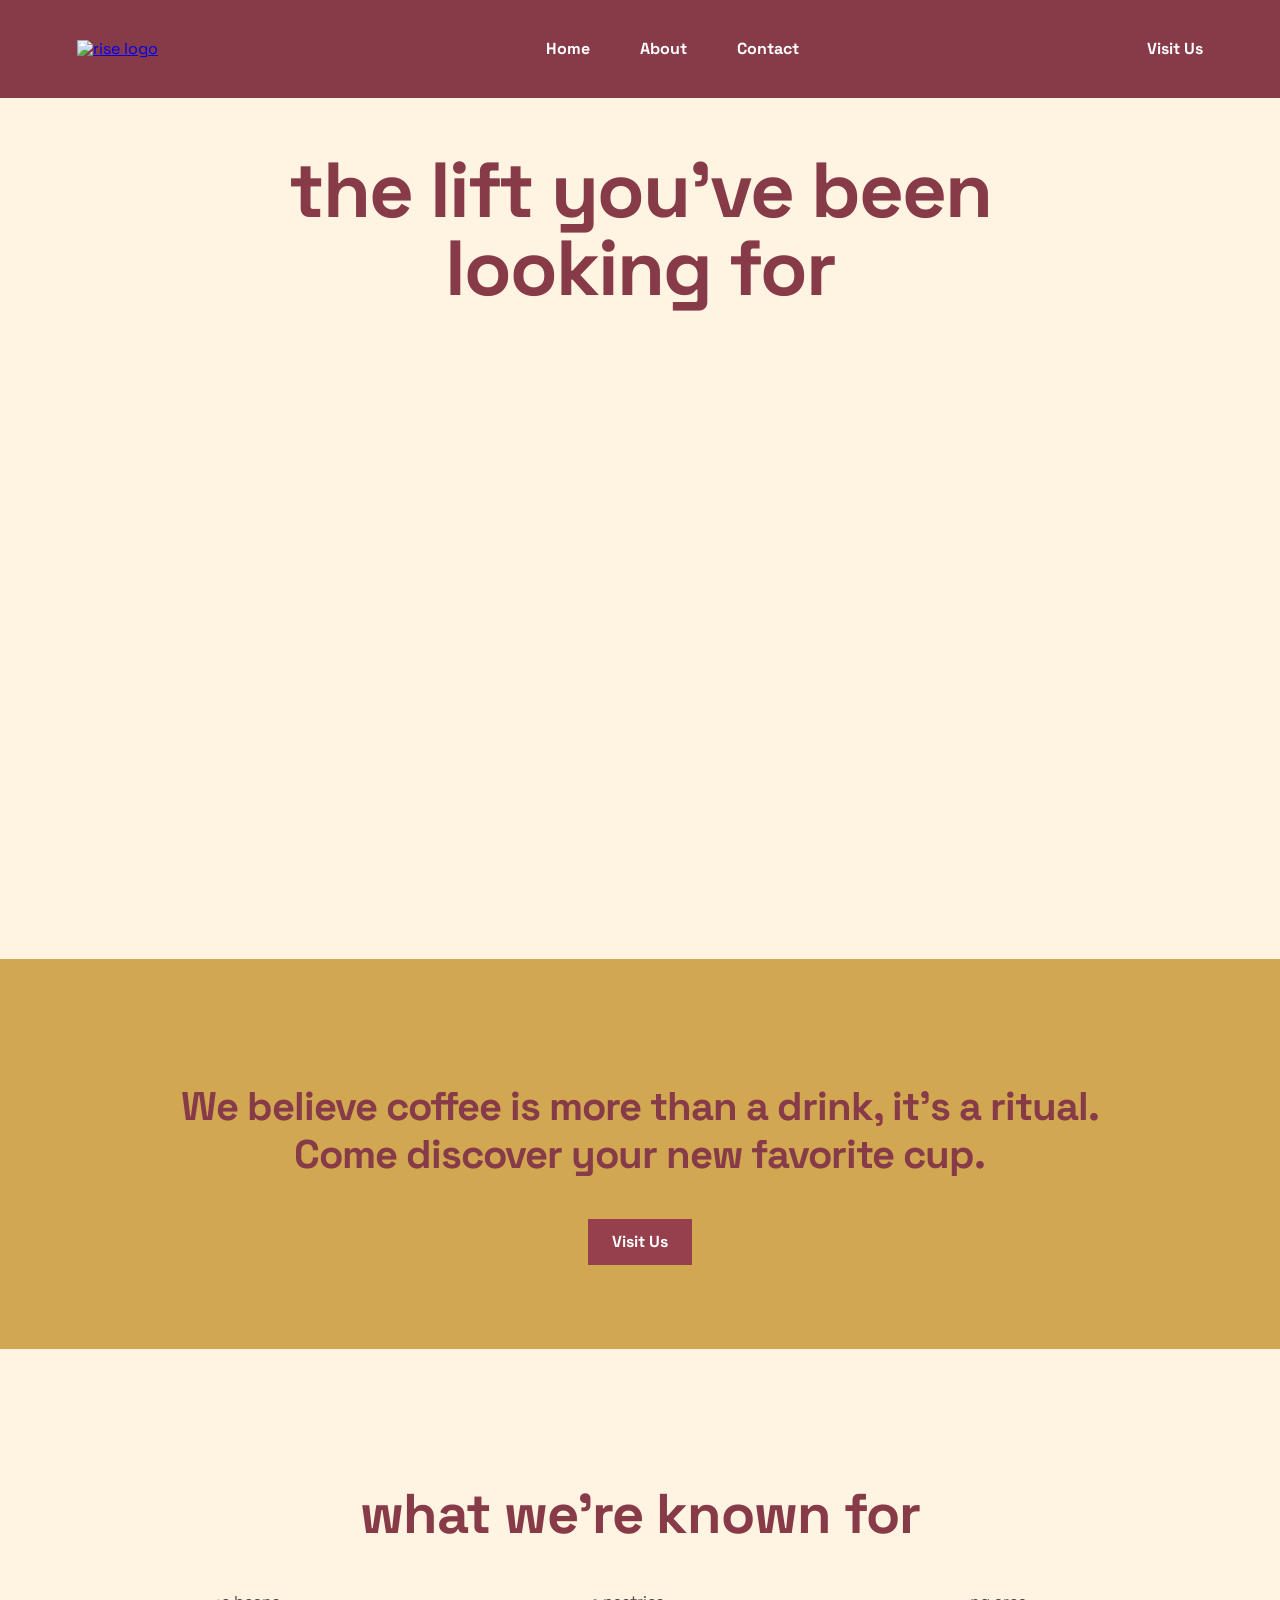
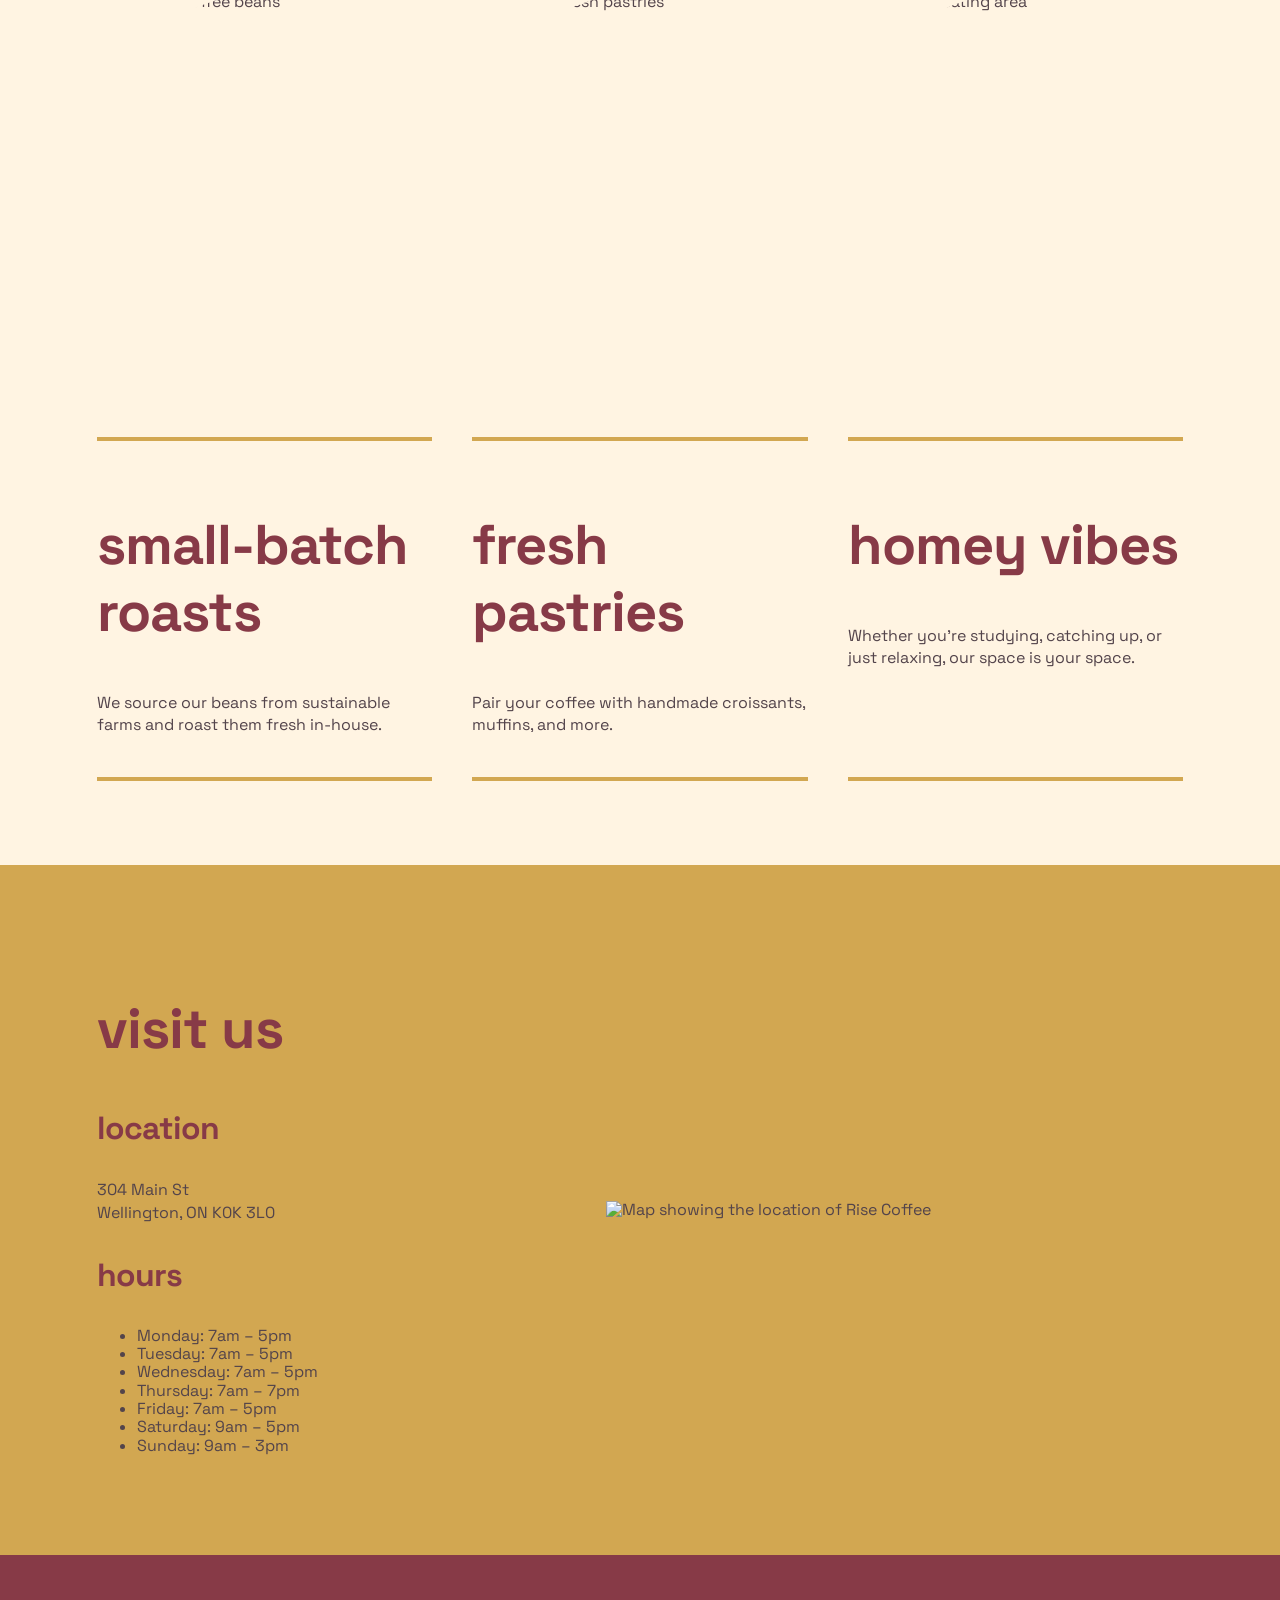
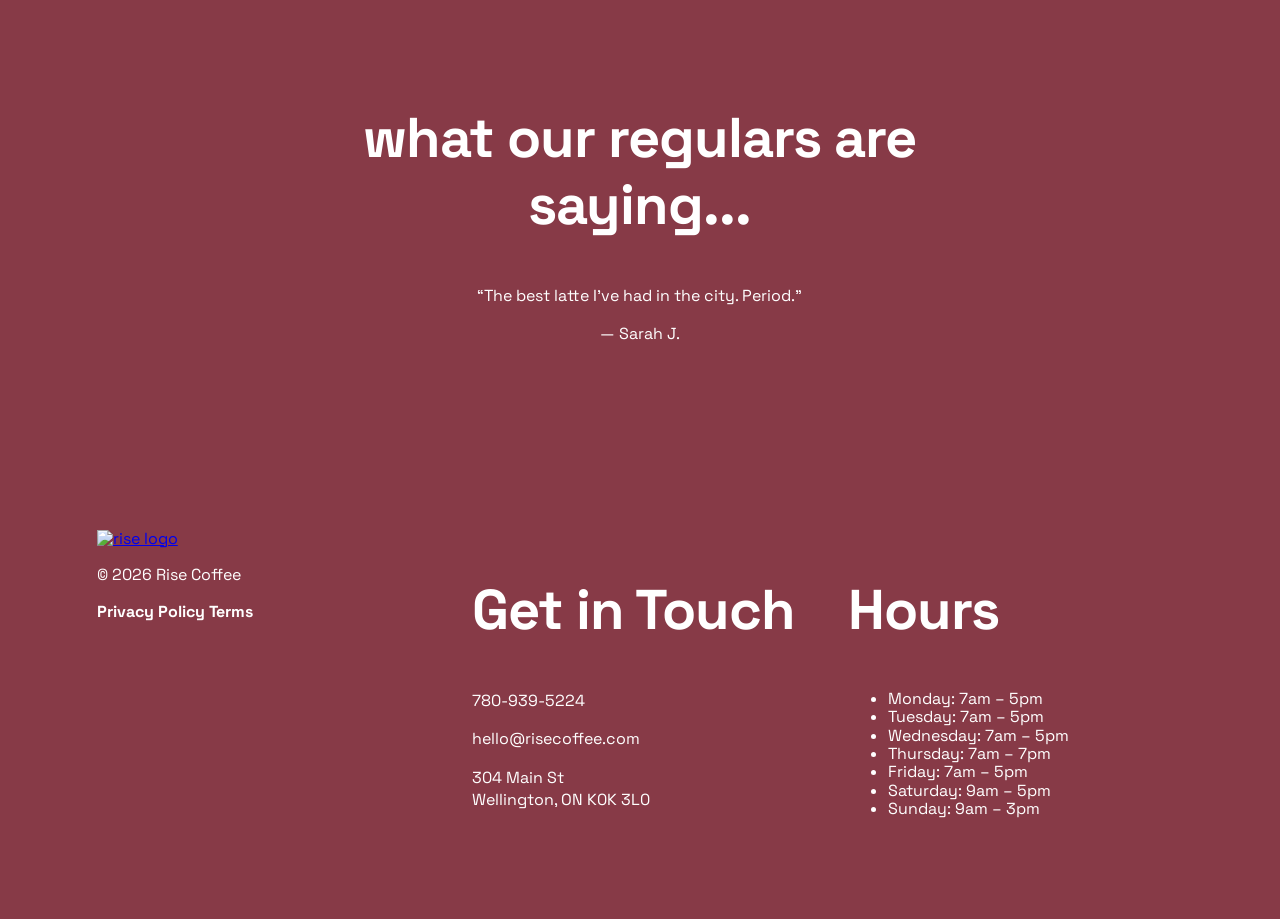
==== index.html @ d6e8d74e "rise coffe first upload" ====
<!DOCTYPE html>
<html>
<head><!-- The head is a container for information ABOUT the page.
           Nothing in here appears on the page. The browser reads it, the visitor never sees it. -->

	<!-- Which character set to use. Leave this out and apostrophes turn into garbage. -->
	<meta charset="utf-8">
	<!-- Tells a phone to use its real width instead of pretending to be a desktop. -->
	<meta name="viewport" content="width=device-width, initial-scale=1">
	<!-- The browser tab text, and what Google shows in search results. Not a heading on the page. -->
	<title>Rise Coffee</title>

	<!-- STYLES: normalize first, then layout, then style.
	     General to specific. When two rules clash, the later one wins. -->
	<link rel="stylesheet" href="normalize.css"> <!-- Irons out browser default settings. -->
	<link rel="stylesheet" href="layout.css"> <!-- This controls our structure and layout. -->
	<link rel="stylesheet" href="style.css"> <!-- This is where we style the elements of the page. -->

	<!-- FONTS -->
	<link rel="preconnect" href="https://fonts.googleapis.com">
	<link rel="preconnect" href="https://fonts.gstatic.com" crossorigin>
	<link href="https://fonts.googleapis.com/css2?family=Space+Grotesk:wght@300..700&display=swap" rel="stylesheet">

</head>

<body><!-- The body holds everything the visitor actually SEES. -->

	<!-- HEADER: the strip along the top. It is the same on every page of the site,
	     which is why it lives outside <main>. -->
	<header>
		<!-- LOGO -->
		<a href="index.html"><img src="images/rise-logo.svg" style="width:120px;" alt="rise logo"></a>

		<!-- NAVIGATION: a menu is a LIST of related links, so it is marked up as a ul with li inside.
		     CSS takes the bullets off, but underneath it stays a list, because that is what it is. -->
		<nav>
			<ul>
				<li><a class="nav-link" href="index.html">Home</a></li>
				<li><a class="nav-link" href="about.html">About</a></li>
				<li><a class="nav-link" href="contact.html">Contact</a></li>
			</ul>
		</nav>

		<!-- The # in this href jumps to the element with id="visit" further down THIS page,
		     instead of opening a different page. -->
		<a href="#visit" class="nav-link">Visit Us</a>
	</header>

	<!-- MAIN: everything between the header and the footer. This is the part that is
	     actually THIS page. One <main> per page. -->
	<main>

		<!-- SECTION: one horizontal band of the page. Look at the mockup: every time the background colour changes, a new section starts. This page has five.

		     From here on, every section has the same four levels:
		         section  →  container  →  row  →  col
		     The section is the band. The container holds the width. The row makes its
		     children sit side by side. The columns are the things sitting side by side. -->

		<!-- HERO SECTION: the first thing a visitor sees.
		     One wide column, centred. 8 out of 12, pushed to the middle by row-justify-center. -->
		<section class="">
			<div class="container-full">

				<div class="row row-justify-center">
					<!-- DIV: a plain box with no meaning. The class is what gives it a job. -->
					<div class="col col-lg-8 col-md-12 col-sm-12 text-center">
						<!-- h1 is the most important heading on the page. Only ever one per page. -->
						<h1>the lift you’ve been looking for</h1>
					</div>
				</div><!-- row ends -->

				<div class="row">
					<div class="col col-lg-12">
						<!-- img has no closing tag. An image is a thing, not a container, so there is nothing to wrap around and nothing to close.						     img-full makes it fill its column. Every image needs alt text. -->
						<div class="hero-img">	
							<!-- Remove because we will apply to the div as a background-img<img src="images/rise-coffee-1.jpg" class="img-full" alt="Coffee and pastries on a table">-->
							<img src="images/rise-icon-1.svg" class="hero-icon" alt="">

						</div>
					</div>
				</div><!-- row ends -->

			</div><!-- container ends -->
		</section>


		<!-- FAVOURITE CUP SECTION: gold band in the mockup.
		     Same shape as the hero. One wide centred column, this time 10 of 12. -->
		<section class="section-padding background-gold position-relative">
			<img src="images/gradient-1.png" class="gradient-1" alt="">
			<div class="container z-index-2">

				<div class="row row-justify-center">
					<div class="col col-lg-10 col-md-12 col-sm-12 text-center">
						<p class="paragraph-large">We believe coffee is more than a drink, it’s a ritual. Come discover your new favorite cup.</p>
						<a class="button-secondary" href="#visit">Visit Us</a>
					</div>
				</div><!-- row ends -->

			</div><!-- container ends -->
		</section>


		<!-- KNOWN FOR SECTION: the three cards.
		     Look at columns 1, 2 and 3 below. They are the SAME block written three times with different words. Write one, get it right, then copy it.

		     Two rows here: a full-width heading, then three equal columns.
		     Three columns of 4 add up to 12. They always add up to 12. -->
		<section class="section-padding">
			<div class="container">

				<!-- ROW -->
				<div class="row">
					<div class="col col-lg-12">
						<h2 class="text-center">what we’re known for</h2>
					</div>
				</div><!-- row ends -->

				<!-- ROW -->
				<div class="row">

					<!-- COLUMN 1 -->
					<div class="col col-lg-4 col-md-6 col-sm-12 ">
						<div class="card">
							<div class="card-img-wrap">
								<img src="images/rise-coffee-4.jpg" class="card-img" alt="Roasted coffee beans">
							</div>
							<div class="card-border">
								<h2>small-batch roasts</h2>
								<p>We source our beans from sustainable farms and roast them fresh in-house.</p>
							</div>
						</div>
					</div>

					<!-- COLUMN 2 -->
					<div class="col col-lg-4 col-md-6 col-sm-12">
						<div class="card">
							<div class="card-img-wrap">
								<img src="images/rise-coffee-5.jpg" class="card-img" alt="A tray of fresh pastries">
							</div>
							<div class="card-border">
								<h2>fresh pastries</h2>
								<p>Pair your coffee with handmade croissants, muffins, and more.</p>
							</div>
						</div>
					</div>

					<!-- COLUMN 3 -->
					<div class="col col-lg-4 col-md-6 col-sm-12">
						<div class="card">
							<div class="card-img-wrap">
								<img src="images/rise-coffee-2.jpg" class="card-img" alt="The cafe seating area">
							</div>
							<div class="card-border">
								<h2>homey vibes</h2>
								<p>Whether you’re studying, catching up, or just relaxing, our space is your space.</p>
							</div>
						</div>
					</div>

				</div><!-- row ends -->

			</div><!-- container ends -->
		</section>


		<!-- VISIT US SECTION. The id="visit" is what the Visit Us buttons jump to.
		     An id can only be used once per page. A class can be used as often as you like.

		     Two UNEQUAL columns this time: 5 and 7. Still adds up to 12.
		     row-align-center lines them up vertically in the middle of each other. -->
		<section id="visit" class="section-padding background-gold" >
			<div class="container">

				<!-- ROW -->
				<div class="row row-align-center">

					<!-- COLUMN 1: the details -->
					<div class="col col-lg-5 col-md-12 col-sm-12">
						<h2>visit us</h2>

						<h3>location</h3>
						<p>304 Main St<br>Wellington, ON  K0K 3L0</p>

						<!-- Opening hours are a list of related items, so: another ul.
						     Same two tags as the navigation, doing a completely different job. -->
						<h3>hours</h3>
						<ul>
							<li>Monday: 7am – 5pm</li>
							<li>Tuesday: 7am – 5pm</li>
							<li>Wednesday: 7am – 5pm</li>
							<li>Thursday: 7am – 7pm</li>
							<li>Friday: 7am – 5pm</li>
							<li>Saturday: 9am – 5pm</li>
							<li>Sunday: 9am – 3pm</li>
						</ul>
					</div>

					<!-- COLUMN 2: the map -->
					<div class="col col-lg-7 col-md-12 col-sm-12">
						<img src="images/map.png" class="img-full" alt="Map showing the location of Rise Coffee">
					</div>

				</div><!-- row ends -->

			</div><!-- container ends -->
		</section>


		<!-- TESTIMONIALS SECTION: maroon band in the mockup.
		     text-white goes on EACH element that needs it, not on the section.
		     A colour inherited from a parent loses to a rule that targets the element directly, and h2 already has a colour of its own. -->
		<section class="section-padding background-maroon">
			<div class="container">

				<!-- ROW -->
				<div class="row row-justify-center">
					<div class="col col-lg-8 col-md-12 col-sm-12 text-center">
						<!-- Decorative image, so alt is empty. A screen reader skips it. -->
						<img src="images/rise-icon-2.svg" style="width: 100px" alt="">
						<h2 class="text-white">what our regulars are saying...</h2>
						<p class="text-white">“The best latte I’ve had in the city. Period.”</p>
						<p class="text-white">— Sarah J.</p>
					</div>
				</div><!-- row ends -->

			</div><!-- container ends -->
		</section>

	</main>


	<!-- FOOTER: three equal columns. Same shape as the known for section,
	     4 + 4 + 4 = 12. The footer sits outside <main> because it repeats
	     on every page, exactly like the header. -->
	<footer class="section-padding background-maroon">
		<div class="container">

			<!-- ROW -->
			<div class="row">

				<!-- COLUMN 1 -->
				<div class="col col-lg-4 col-md-6 col-sm-12">
					<a href="index.html"><img src="images/rise-logo.svg" style="width:120px;" alt="rise logo"></a>
					<p class="text-white">© 2026 Rise Coffee</p>
					<a href="#" class="nav-link">Privacy Policy</a>
					<a href="#" class="nav-link">Terms</a>
				</div>

				<!-- COLUMN 2 -->
				<div class="col col-lg-4 col-md-6 col-sm-12">
					<h2 class="text-white">Get in Touch</h2>
					<p class="text-white">780-939-5224</p>
					<p class="text-white">hello@risecoffee.com</p>
					<p class="text-white">304 Main St<br>Wellington, ON  K0K 3L0</p>
				</div>

				<!-- COLUMN 3 -->
				<div class="col col-lg-4 col-md-6 col-sm-12">
					<h2 class="text-white">Hours</h2>
					<ul>
						<li class="text-white">Monday: 7am – 5pm</li>
						<li class="text-white">Tuesday: 7am – 5pm</li>
						<li class="text-white">Wednesday: 7am – 5pm</li>
						<li class="text-white">Thursday: 7am – 7pm</li>
						<li class="text-white">Friday: 7am – 5pm</li>
						<li class="text-white">Saturday: 9am – 5pm</li>
						<li class="text-white">Sunday: 9am – 3pm</li>
					</ul>
				</div>

			</div><!-- row ends -->

		</div><!-- container ends -->
	</footer>

</body>
</html>
---- layout.css ----
/* CONTAINER */
.container {
	display: block;
	width: 88%;
	max-width: 1400px;
	margin: 0 auto;


}

.container-full{
	display:block;
	width: 100%;
	overflow: hidden;
}


/* ROW */

.row{

	display:flex;
	flex-wrap: wrap;
	align-items: stretch;
	margin: 0px-20px;
	
}

.row-justify-end {justify-content: flex-end;}
.row-justify-center {justify-content: center;}
.row-justify-between {justify-content: space-between;}

.row-align-end {align-items: flex-end;}
.row-align-center {align-items: center;}


/* COLUMNS */

.col{
	flex-grow: 1;
	flex-shrink: 1;
	flex-basis: 0%;
	padding: 0px 20px;
	 
}

.col-lg-1 {max-width: 8.33%;}
.col-lg-2 {max-width: 16.67%;}
.col-lg-3 {max-width: 25%;}
.col-lg-4 {max-width: 33.33%;}
.col-lg-5 {max-width: 41.67%;}
.col-lg-6 {max-width: 50%;}
.col-lg-7 {max-width: 58.33%;}
.col-lg-8 {max-width: 66.67%;}
.col-lg-9 {max-width: 75%;}
.col-lg-10 {max-width: 83.33%;}
.col-lg-11 {max-width: 91.67%;}
.col-lg-12 {max-width: 100%;}

/* UTILITIES */

.section-padding {padding: 84px 0px;}
.text-center {text-align: center;}
.text-right {text-align: right;}
.img-full {display: block; width: 100%;}





/* ============================================
   TABLET   481 to 768
   ============================================ */

@media screen and (max-width: 768px) and (min-width: 481px) {

	.col-md-1  { flex-basis: 8.33%;   max-width: 8.33%; }
	.col-md-2  { flex-basis: 16.67%;  max-width: 16.67%; }
	.col-md-3  { flex-basis: 25.00%;  max-width: 25.00%; }
	.col-md-4  { flex-basis: 33.33%;  max-width: 33.33%; }
	.col-md-5  { flex-basis: 41.67%;  max-width: 41.67%; }
	.col-md-6  { flex-basis: 50.00%;  max-width: 50.00%; }
	.col-md-7  { flex-basis: 58.33%;  max-width: 58.33%; }
	.col-md-8  { flex-basis: 66.67%;  max-width: 66.67%; }
	.col-md-9  { flex-basis: 75.00%;  max-width: 75.00%; }
	.col-md-10 { flex-basis: 83.33%;  max-width: 83.33%; }
	.col-md-11 { flex-basis: 91.67%;  max-width: 91.67%; }
	.col-md-12 { flex-basis: 100%;    max-width: 100%; }

}

/* ============================================
   SMARTPHONE   480 and below
   Written after the tablet block, so it wins.
   ============================================ */

@media screen and (max-width: 480px) {

	.col-sm-1  { flex-basis: 8.33%;   max-width: 8.33%; }
	.col-sm-2  { flex-basis: 16.67%;  max-width: 16.67%; }
	.col-sm-3  { flex-basis: 25.00%;  max-width: 25.00%; }
	.col-sm-4  { flex-basis: 33.33%;  max-width: 33.33%; }
	.col-sm-5  { flex-basis: 41.67%;  max-width: 41.67%; }
	.col-sm-6  { flex-basis: 50.00%;  max-width: 50.00%; }
	.col-sm-7  { flex-basis: 58.33%;  max-width: 58.33%; }
	.col-sm-8  { flex-basis: 66.67%;  max-width: 66.67%; }
	.col-sm-9  { flex-basis: 75.00%;  max-width: 75.00%; }
	.col-sm-10 { flex-basis: 83.33%;  max-width: 83.33%; }
	.col-sm-11 { flex-basis: 91.67%;  max-width: 91.67%; }
	.col-sm-12 { flex-basis: 100%;    max-width: 100%; }

}
---- style.css ----
#/* GLOBAL STYLES */
html {box-sizing:border-box; }
*,*:before, *:after { box-sizing: inherit; }

body { 
  font-family:"Space Grotesk", sans-serif; 
  color: #53444B;
  background-color: #FFF4E2;

   }

header { 
   background-color: #873A47; 
   padding: 24px 6%;
    display: flex;
    align-items: center;
    justify-content: space-between;

}

.logo { width: 168px; }

/* HAMBURGER */

.hamburger {
  display: none;
  width: 32px;
  height: 24px;
  flex-direction: column;
  justify-content: space-between;
}

.hamburger-bar {
  width: 100%;
  height: 4px;
  background-color: #ffffff;
  border-radius: 2px;
}

/* BACKGROUNDS */

.background-gold { background-color: #D2A751; }
.background-maroon{ background-color:#873A47; }
.text-white {color: white;}


/* FONTS */

h1 {
  font-size: 78px; 
  line-height:100%; 
  font-weight:700; 
  letter-spacing: -2px; 
  color: #873A47;
}
h2 {
  font-size: 56px; 
  line-height:120%; 
  font-weight:700; 
  letter-spacing: -1px; 
  color: #873A47;
}
h3 {
  font-size: 32px; 
  line-height:120%; 
  font-weight:700; 
  letter-spacing: -1px; 
  color: #873A47;
}
p {
  font-size: 16px ;
  line-height:140%; 
  font-weight:400; 
  color: #53444B;

}



nav li { list-style:none; padding-left:0; } /* this is targeting th list items in the nav */
nav ul {
  display: flex;
  justify-content: center;
  gap: 50px;
}

.nav-link {
  color: #ffffff;
  text-decoration: none;
  font-weight: bold;
}
.paragraph-large { 
  font-size:40px;
  line-height:120%; 
  font-weight:700; 
  letter-spacing: -1px;
  color: #873A47;
 
}



/* ABOUT PAGE */

.background-maroon {
  background-color: #873A47;
}#

.text-center {
  text-align: center;
}

.text-light {
  color: #ffffff;
}


/* IMAGES */

.site-logo {
  width: 168px;
  height: auto;
}

.photo-full {
  width: 100%;
  height: auto;
}

.photo {
  width: 100%;
  height: auto;
}

.value-icon {
  width: 80px;
  height: auto;
}

.quote-icon {
  width: 100px;
  height: auto;
}

.events-img-wrap {
  width: 100%;
  aspect-ratio: 4/5;
  border-radius: 300px 300px 0 0;
  overflow: hidden;
}

.events-img {
  width: 100%;
  height: 100%;
  object-fit: cover;
}

.cafe-img-wrap {
  width: 100%;
  aspect-ratio: 4/5;
  border-radius: 300px 300px 0 0;
  overflow: hidden;
}

.cafe-img {
  width: 100%;
  height: 100%;
  object-fit: cover;
}

/* ABOUT HERO IMAGE */

.about-hero-container {
  width: 100%;
}

.about-hero-wrap {
  position: relative;
}

.about-hero-image {
  width: 100%;
  aspect-ratio: 2 / 1;
  overflow: hidden;
  position: relative;
}

.about-hero-photo {
  width: 100%;
  height: 100%;
  object-fit: cover;
}

.about-hero-icon {
  position: absolute;
  width: 16%;
  left: -7%;
  bottom: -8%;
  z-index: 2;
}

.story-img-wrap {
  width: 100%;
  aspect-ratio: 4/5;
  border-radius: 200px 200px 0px 0px;
  overflow: hidden;
}

.story-img {
  width: 100%;
  height: 100%;
  object-fit: cover;
}

/* VALUES */

.value-block {
  margin: 40px 0;
  padding: 0 20px 20px;
  border-bottom: 3px solid #D2A751;
}

.value-icon {
  width: 80px;
  height: 80px;
  object-fit: contain;
  margin-bottom: 16px;
}
.value-block h3 {
  margin: 8px 0;
}

.value-block p {
  margin: 0;
}


/* TESTIMONIAL */

.quote {
  font-size: 32px;
  line-height: 120%;
}

.attribution {
  font-size: 12px;
  line-height: 140%;
  font-weight: 700;

  }


  /* LINKS */

.button {
  background-color: #873A47;
  color: #ffffff;
  text-decoration: none;
  padding: 12px 20px;
}

.button:hover {
  background-color: #D2A751;
}

.button-gold {
  background-color: #D2A751;
  color: #ffffff;
  text-decoration: none;
  padding: 12px 20px;
}

/* STYLED BUTTONS */

.button {
  display: inline-block;
  color: #ffffff;
  padding: 10px 18px;
  background-color: #D2A751;
  text-decoration: none;
  font-weight: 700;
}



.button:hover{
background-color: #E6C27A;
}

.button-secondary{
  display: inline-block;
  color: white;
  padding: 10px 18px;
  background-color: #873A47;
  text-decoration: none;
  font-weight: bold;
}

.button-secondary:hover{
background-color: #4A0E30;
}


/* FOOTER */

footer {
  background-color: #4A0E30;
}

.footer-link {
  color: #ffffff;
  text-decoration: none;
}

.footer-legal {
  margin-top: 80px;
}

.footer-legal a {
  margin-left: 12px;
}


/* IMAGES */

.card-img-wrap {
  width:100%;
  aspect-ratio: 4/5;
  border-radius: 200px 200px 0px 0px;
  overflow:hidden;
} 

.card-img {
  width:100%;
  height:100%;
  object-fit: cover;
}

.hero-img{
  position:relative;
  background-image: url(images/rise-coffee-1.jpg);
  backgroung-size: cover;
  background-repeat: no-repeat;
  height: 600px;
}
.hero-icon{
  position:absolute;
  width:20%;
  top: -35%;
  right: -15%;
  transform:rotate(-12deg);
}

.gradient-1{
  width: 100%;
  position: absolute;
  bottom: 0; left: 0;
  z-index: 1;
}

.z-index-2{
  position: relative;
  z-index: 2;
}

.position-relative{
  position: relative;
  overflow: hidden;
}

/*GENERAL*/

 .card{
  display: flex;
  flex-direction: column;
  height: 100%;
  gap: 24px;
 }

.card-border{
  border-top: solid 4px #D2A751;
  border-bottom: solid 4px #D2A751;
  padding: 24px 0;
  flex-grow: 1;
}


/* CONTACT PAGE */


/* CONTACT SECTION */

.contact-section h1 {
  margin-top: 0;
  margin-bottom: 64px;
}


/* CONTACT CONTENT - FLEXBOX */

.contact-layout {
  display: flex;
  gap: 80px;
  align-items: flex-start;
}

.contact-info {
  flex: 1;
}

.contact-form-wrap {
  flex: 2;
}


/* CONTACT INFORMATION */

.contact-info h3 {
  margin-top: 0;
  margin-bottom: 8px;
}

.contact-info p {
  margin-top: 0;
  margin-bottom: 32px;
}

.hours-list {
  list-style: none;
  padding-left: 0;
  margin: 0;
}


/* CONTACT FORM */

.contact-form-wrap h3 {
  margin-top: 0;
}


/* FORM GRID */

.contact-form {
  display: grid;
  grid-template-columns: repeat(2, 1fr);
  gap: 20px;
}


/* FORM FIELD */

.form-field {
  display: flex;
  flex-direction: column;
}

.form-field label {
  font-size: 12px;
  margin-bottom: 6px;
}

.form-field input,
.form-field textarea {
  width: 100%;
  border: none;
  padding: 8px;
  background-color: white;
  font-family: "Space Grotesk", sans-serif;
}

/* MESSAGE FIELD */

.form-field textarea {
  height: 150px;
}

.form-message {
  grid-column: span 2;
}


/* CONTACT MAP */

.contact-map-wrap {
  height: 500px;
  overflow: hidden;
}

.contact-map {
  width: 100%;
  height: 100%;
  object-fit: cover;
}

.contact-form-wrap {
  max-width: 700px;
}

.contact-info .hours-list {
  color: #53444B;
}

.quote {
  font-style: italic;
}

/* TABLET */

@media screen and (max-width: 768px) and (min-width: 481px) {

  nav {
    display: none;
  }

  .nav-visit {
    display: none;
  }

  .hamburger {
    display: flex;
  }

  h1 {
    font-size: 56px;
  }

  h2 {
    font-size: 40px;
  }

  h3 {
    font-size: 28px;
  }

  .paragraph-large {
    font-size: 30px;
  }

  .section-padding {
    padding: 56px 0;
  }

  .story-img-wrap {
  margin-top: 32px;
}

.events-img-wrap {
  margin-bottom: 32px;
}

.cafe-img-wrap {
  margin-top: 32px;
}

.contact-layout {
  flex-direction: column;
  gap: 40px;
}

.contact-info {
  width: 100%;
}

.contact-form-wrap {
  width: 100%;
  max-width: 100%;
}

.contact-map-wrap {
  height: 400px;
}

.value-block {
  max-width: 320px;
  margin: 24px auto;
}

.footer-logo-column {
  display: none;
}

.footer-legal-column {
  margin-top: 32px;
}

.footer-contact {
  margin-bottom: 40px;
}

.footer-hours {
  margin-bottom: 32px;
}

.footer-legal-column {
  margin-top: 0;
}

.footer-contact,
.footer-hours {
  margin-bottom: 32px;
}

.footer-contact h3,
.footer-hours h3 {
  margin-bottom: 20px;
}

.footer-legal-column {
  margin-top: 8px;
}

}

/* SMARTPHONE */

@media screen and (max-width: 480px) {

  header {
    padding: 16px 6%;
  }

  .site-logo {
    width: 104px;
  }

  nav {
    display: none;
  }

  .nav-visit {
    display: none;
  }

  .hamburger {
    display: flex;
  }

  h1 {
    font-size: 40px;
  }

  h2 {
    font-size: 32px;
  }

  h3 {
    font-size: 24px;
  }

  .paragraph-large {
    font-size: 24px;
  }

  .section-padding {
    padding: 40px 0;
  }

  .story-img-wrap {
  margin-top: 24px;
}

.value-block {
  margin: 24px auto;
}

.events-img-wrap {
  margin-bottom: 24px;
}

.cafe-img-wrap {
  margin-top: 24px;
}

.quote-icon {
  width: 80px;
}

.contact-form {
  grid-template-columns: 1fr;
}

.form-message {
  grid-column: span 1;
}



.contact-map-wrap {
  height: 300px;
}

.contact-section h1 {
  margin-bottom: 40px;
}

.contact-layout {
  gap: 40px;
}

.contact-form-wrap {
  width: 100%;
  max-width: 100%;
}

.quote-icon {
  width: 80px;
}

.value-block {
  max-width: 320px;
  margin: 24px auto;
}

.footer-logo-column {
  display: none;
}

.footer-legal-column {
  margin-top: 16px;
  margin-bottom: 0;
}

footer .footer-legal-column {
  margin-bottom: 0;
}

footer {
  padding-top: 48px;
  padding-bottom: 32px;
}

.footer-contact {
  margin-bottom: 40px;
}

.footer-hours {
  margin-bottom: 40px;
}

.footer-contact h3,
.footer-hours h3 {
  margin-bottom: 20px;
}

.footer-contact p {
  margin-bottom: 10px;
}

.footer-legal-column {
  margin-top: 0;
  margin-bottom: 0;
}

.footer-legal {
  margin: 0;
}

footer {
  padding-top: 48px;
  padding-bottom: 28px;
}

footer .container {
  width: 100%;
}

footer .row {
  margin: 0;
}

footer .col {
  padding-left: 20px;
  padding-right: 20px;
}

.footer-contact {
  margin-bottom: 42px;
}

.footer-hours {
  margin-bottom: 36px;
}

.footer-contact h3,
.footer-hours h3 {
  margin-bottom: 18px;
}

.hours-list li {
  margin-bottom: 4px;
}

.footer-legal-column {
  margin-top: 0;
  margin-bottom: 0;
}

.footer-legal {
  margin: 0;
  line-height: 1.4;
}

.form-submit {
  grid-column: span 1;
}


}











.footer-legal-column {
  margin-top: 40px;
}

.footer-legal {
  margin: 0;
}

.footer-link {
  margin-left: 12px;
}


.footer-contact p {
  margin: 0 0 12px 0;
}

.hours-list {
  list-style: none;
  padding: 0;
  margin: 0;
}

.footer-contact h3,
.footer-hours h3 {
  margin-top: 0;
  margin-bottom: 24px;
}

.footer-legal {
  margin: 0;
}


.footer-contact,
.footer-hours,
.footer-legal-column {
  text-align: left;
}

.footer-contact h3,
.footer-hours h3 {
  margin-top: 0;
  margin-bottom: 20px;
}

.footer-contact p {
  margin: 0 0 10px 0;
  line-height: 1.4;
}

.hours-list {
  list-style: none;
  padding: 0;
  margin: 0;
}

.hours-list li {
  margin: 0 0 5px 0;
  line-height: 1.35;
}

.footer-legal-column {
  flex-basis: 100%;
  max-width: 100%;
  margin-top: 40px;
}

.footer-legal {
  margin: 0;
  text-align: left;
}

.form-submit {
  grid-column: span 2;
}

.button-secondary {
  background-color: #963f4d;
  color: #ffffff;
  padding: 14px 24px;
  border: none;
  text-decoration: none;
}
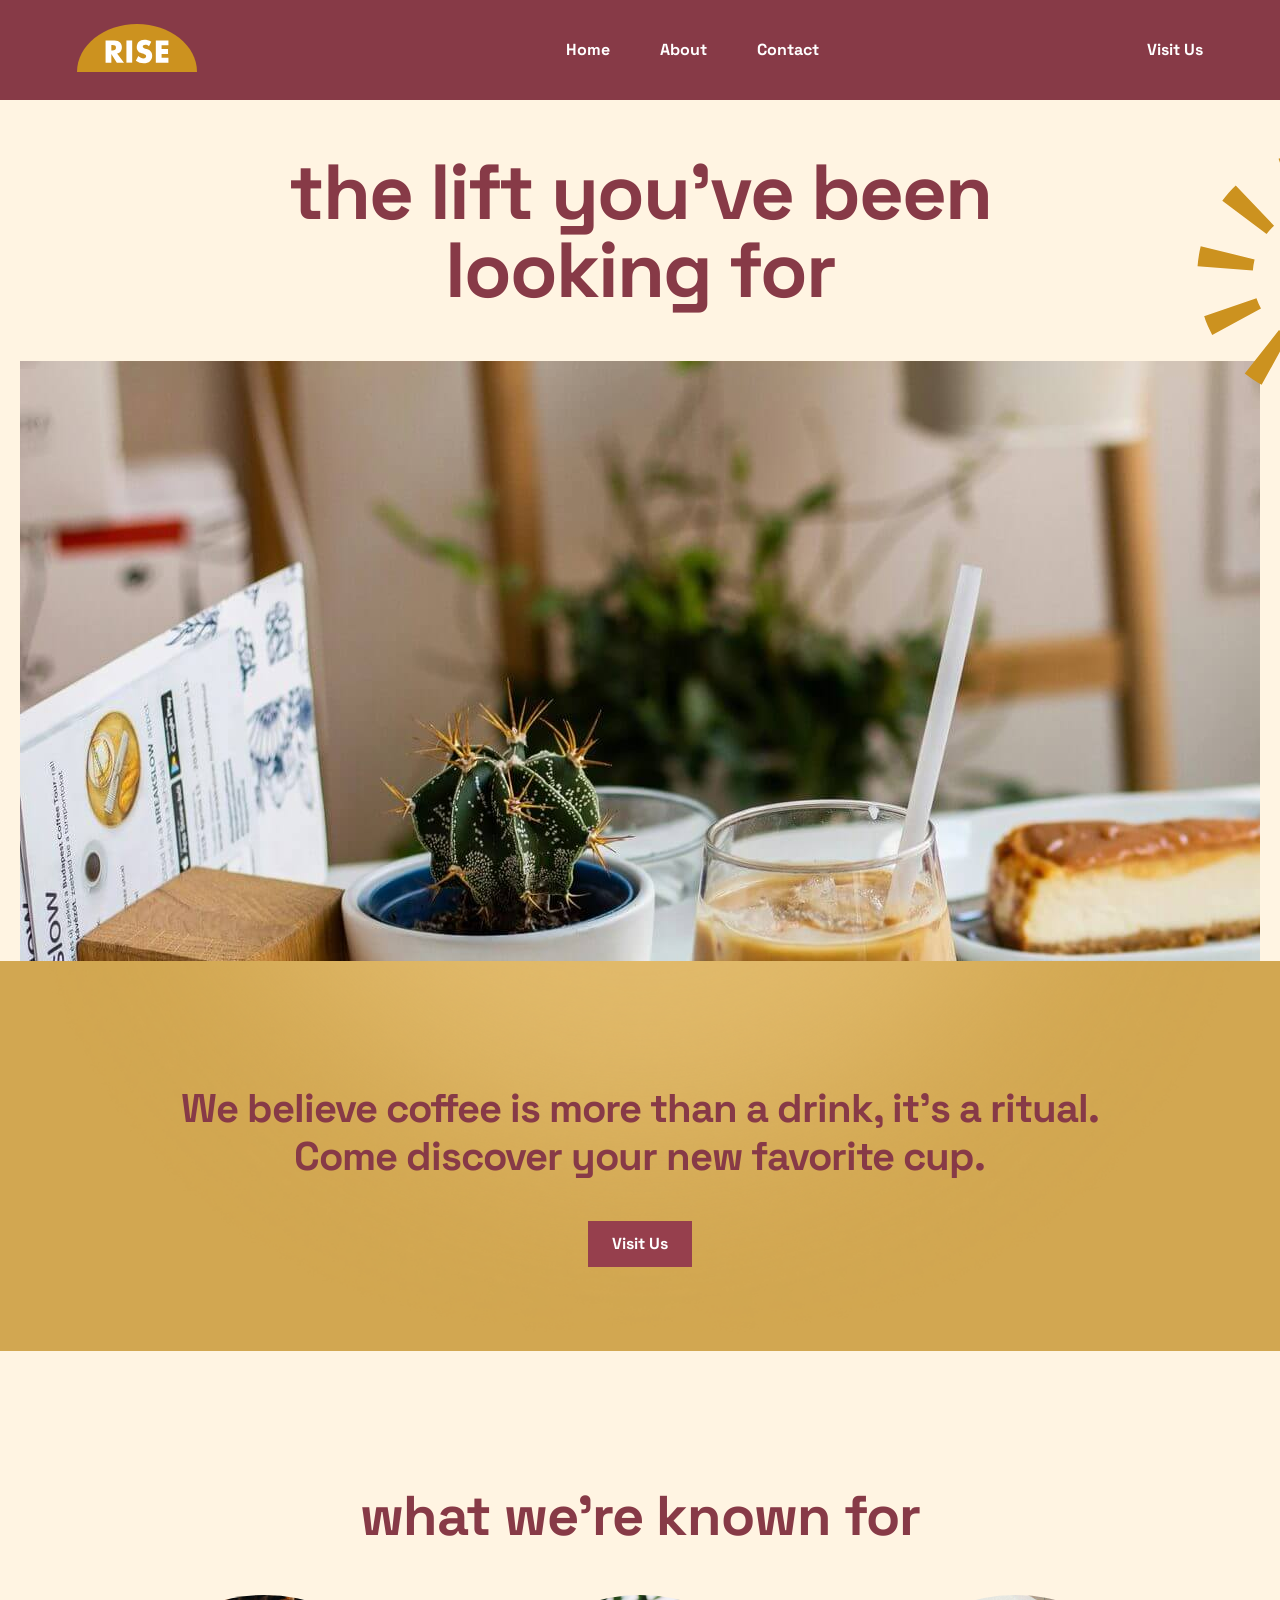
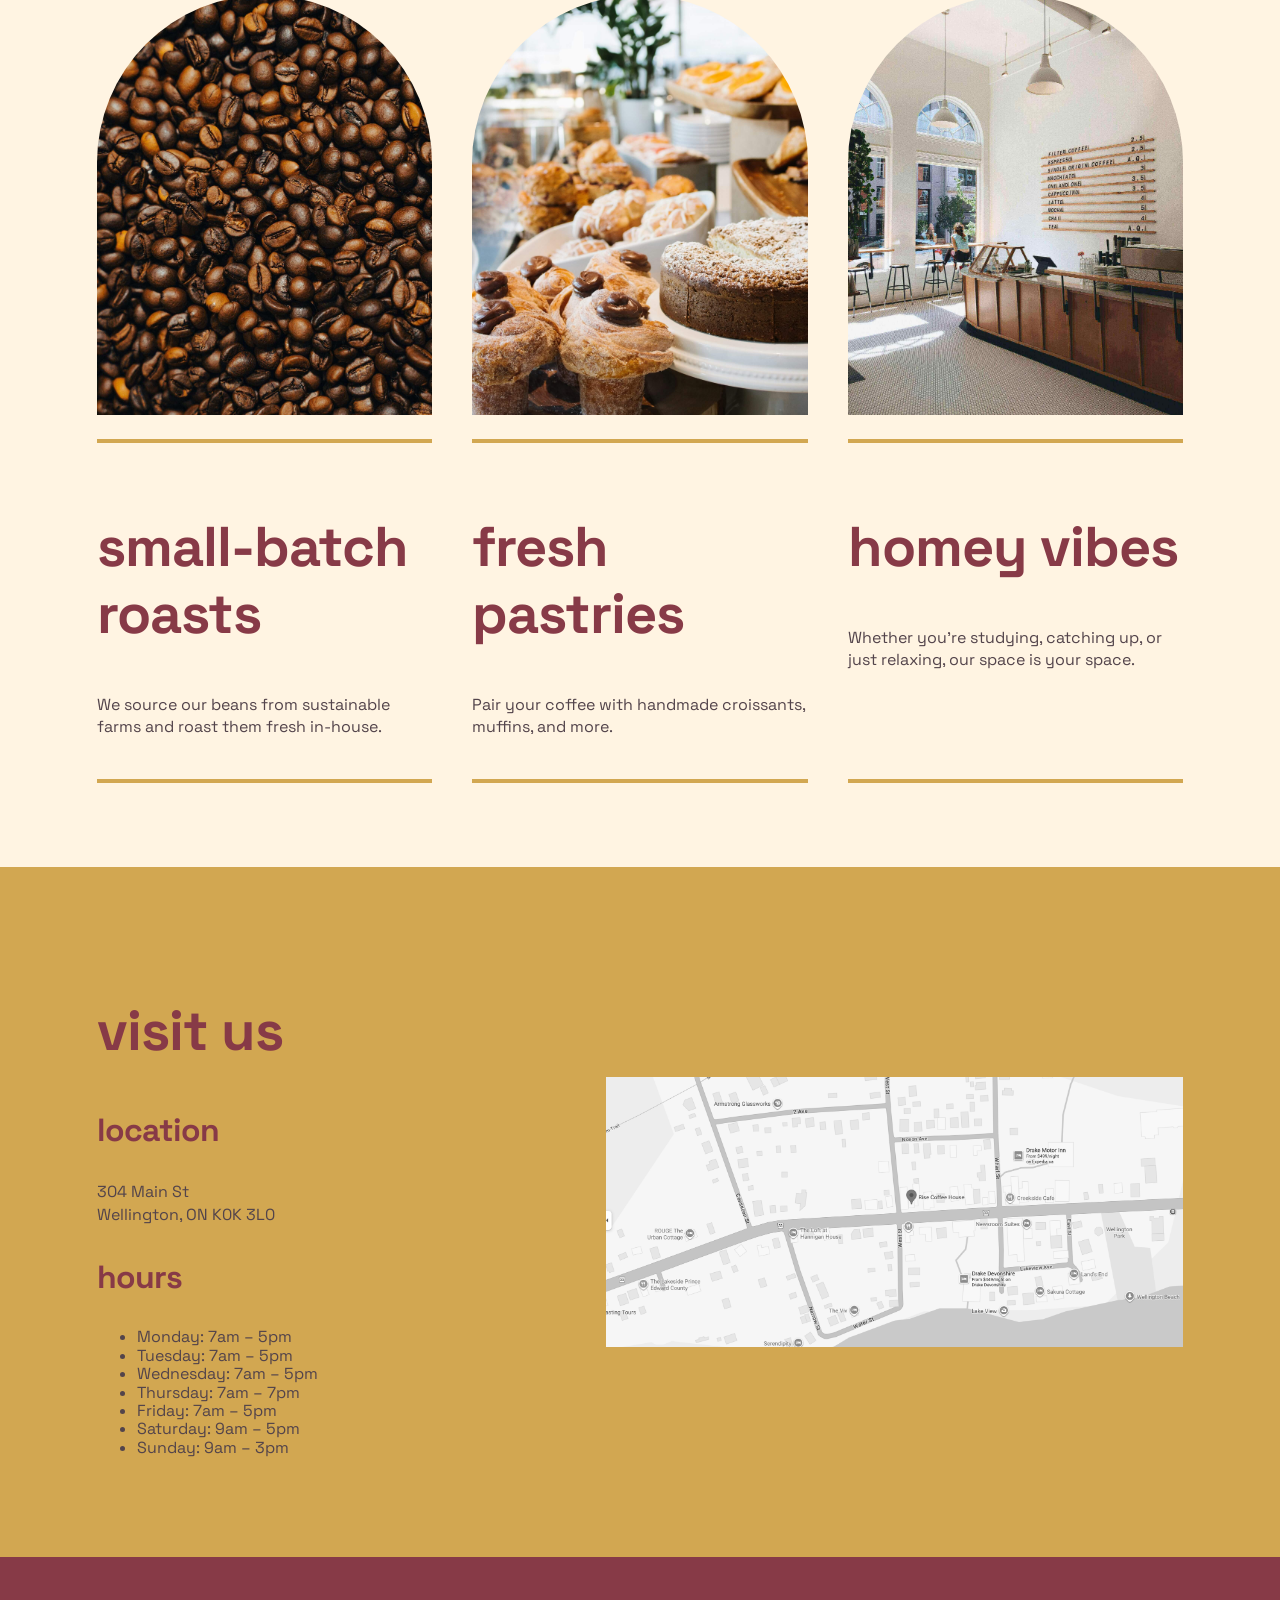
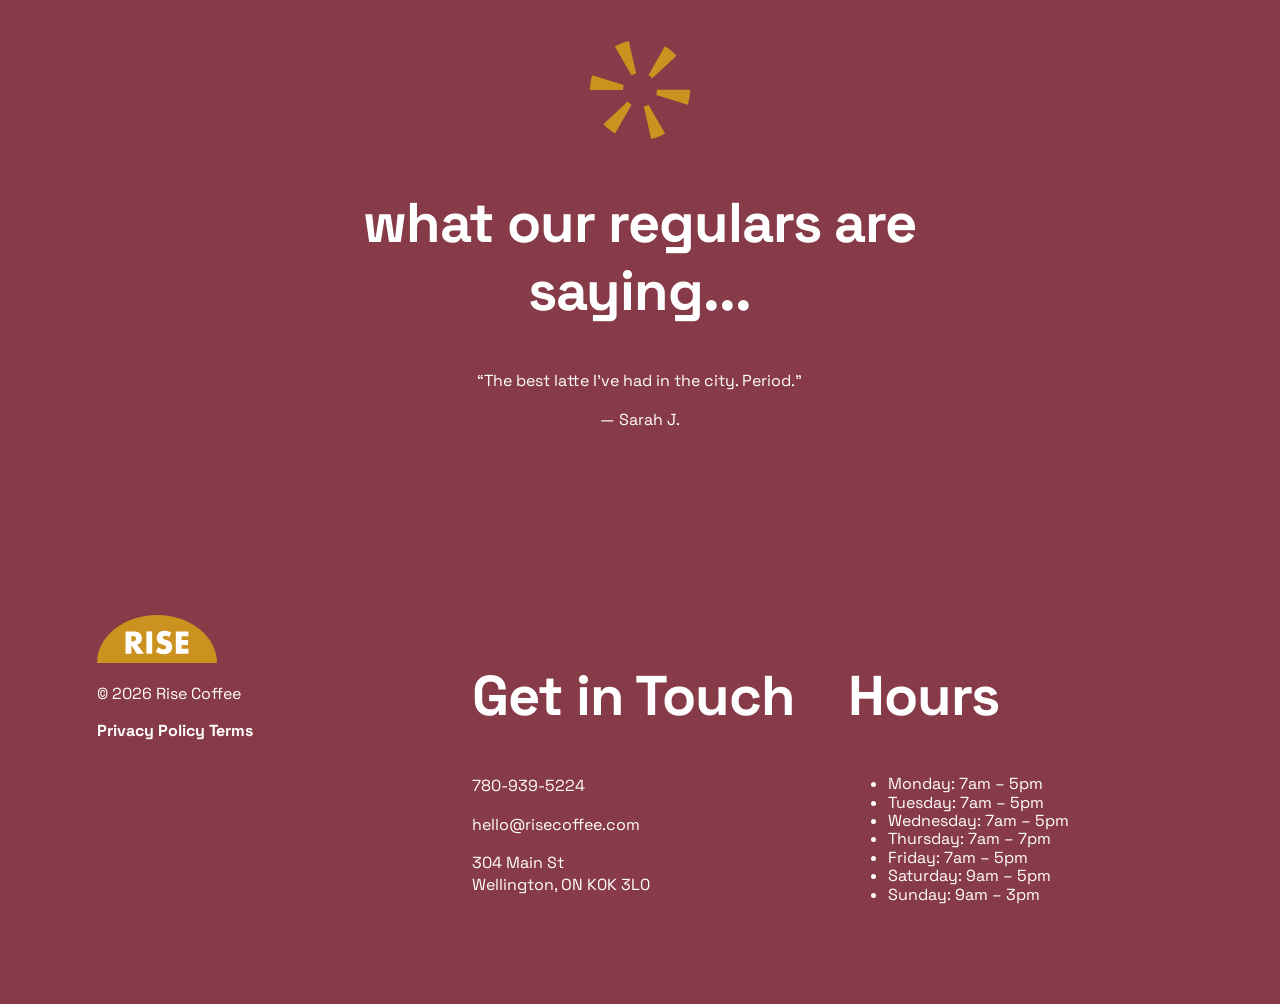
==== commit f4ae7eab: "adding meta" ====
--- a/index.html
+++ b/index.html
@@ -9,6 +9,8 @@
 	<meta name="viewport" content="width=device-width, initial-scale=1">
 	<!-- The browser tab text, and what Google shows in search results. Not a heading on the page. -->
 	<title>Rise Coffee</title>
+	<meta name="description" content="A neighbourhood coffee shop on Whyte Avenue. Single origin, roasted here, open from seven.">
+
 
 	<!-- STYLES: normalize first, then layout, then style.
 	     General to specific. When two rules clash, the later one wins. -->
